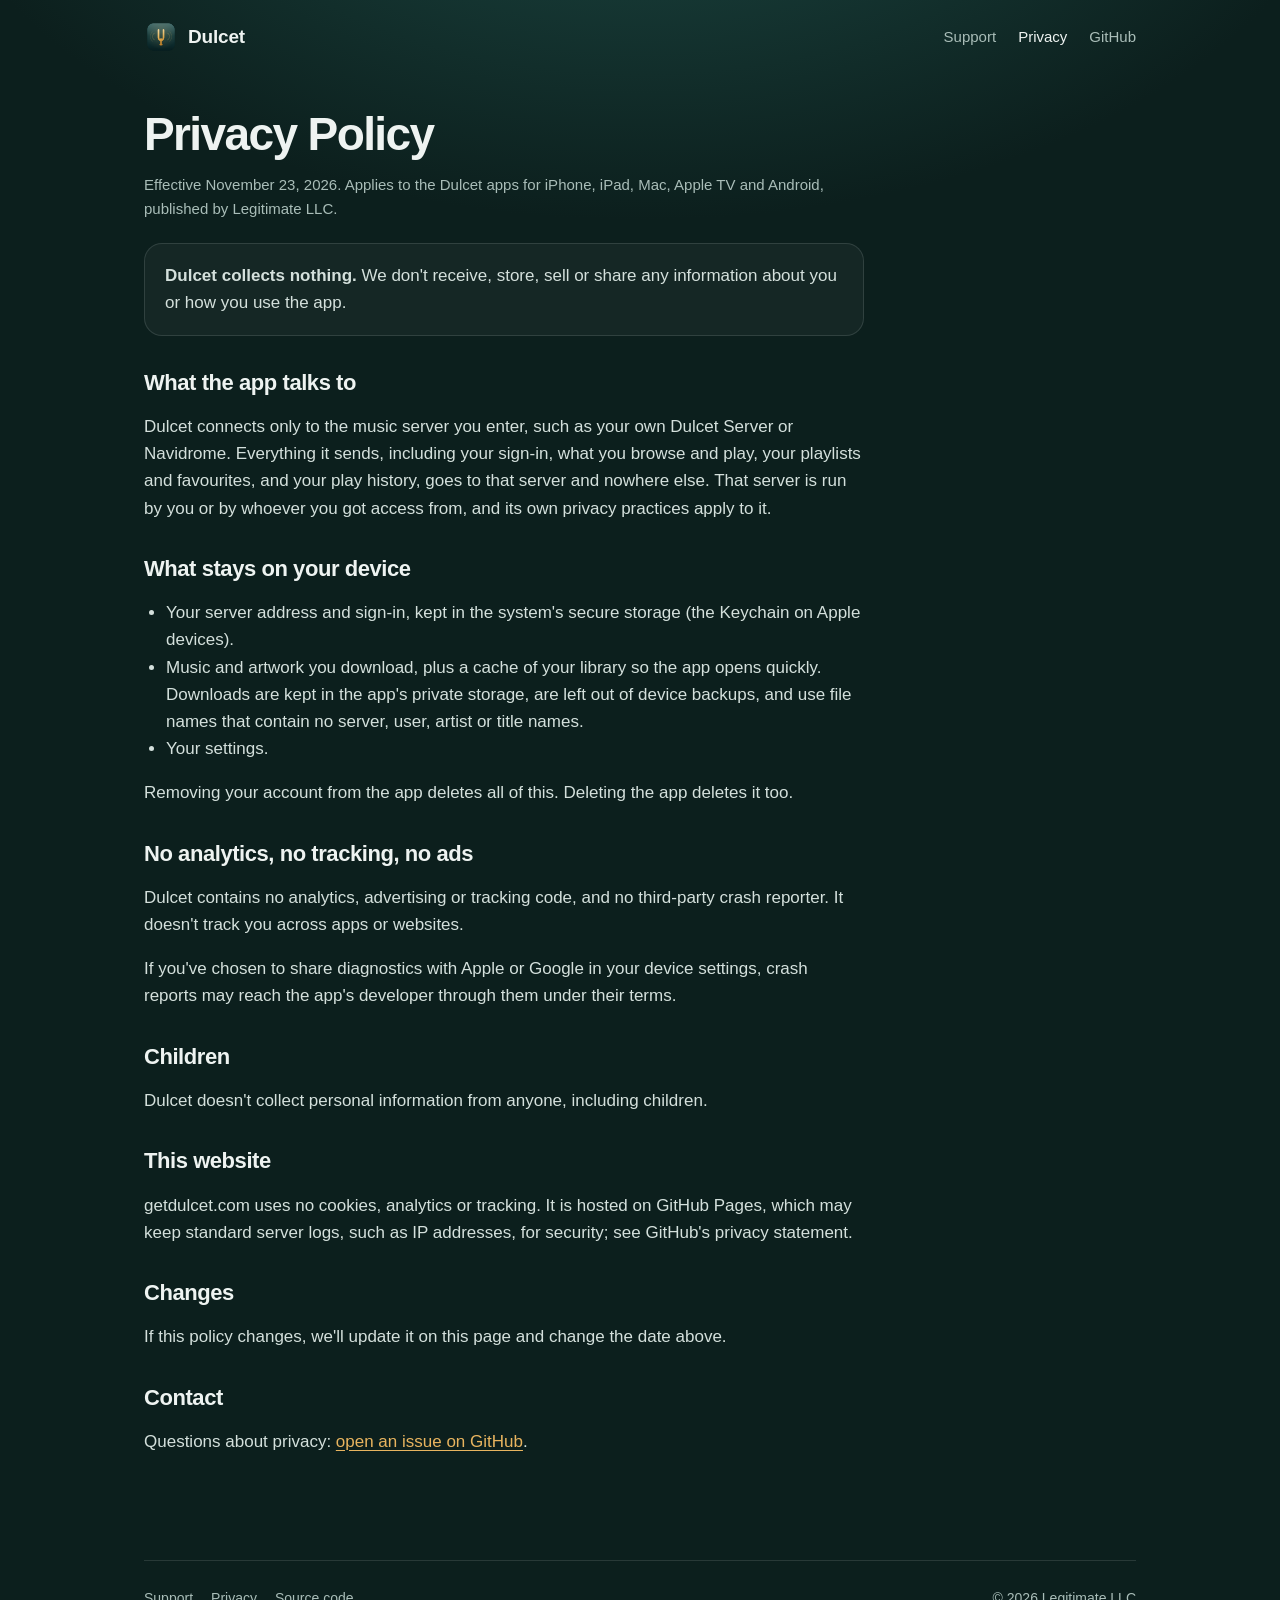
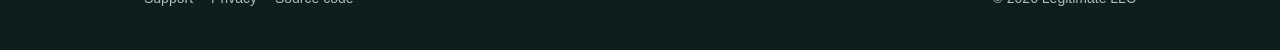
==== privacy/index.html @ 0ba5a5df "Add the getdulcet.com site: home, support and privacy pages" ====
<!doctype html>
<html lang="en">
<head>
<meta charset="utf-8">
<meta name="viewport" content="width=device-width, initial-scale=1, viewport-fit=cover">
<title>Privacy Policy · Dulcet</title>
<meta name="description" content="Dulcet collects no data. It talks only to the music server you connect it to.">
<link rel="canonical" href="https://getdulcet.com/privacy/">
<meta name="theme-color" content="#0c1f1d">
<meta property="og:type" content="website">
<meta property="og:site_name" content="Dulcet">
<meta property="og:title" content="Privacy Policy · Dulcet">
<meta property="og:description" content="Dulcet collects no data. It talks only to the music server you connect it to.">
<meta property="og:url" content="https://getdulcet.com/privacy/">
<meta property="og:image" content="https://getdulcet.com/assets/icon-512.png">
<meta name="twitter:card" content="summary">
<link rel="icon" type="image/png" href="/favicon.png">
<link rel="apple-touch-icon" href="/apple-touch-icon.png">
<link rel="stylesheet" href="/assets/site.css">
</head>
<body>
<div class="wrap">
<header class="top">
  <a class="brand" href="/"><img src="/assets/icon-256.png" alt="" width="34" height="34"><span>Dulcet</span></a>
  <nav><a href="/support/">Support</a><a href="/privacy/" aria-current="page">Privacy</a><a href="https://github.com/legitimate-apps/dulcet">GitHub</a></nav>
</header>
<main class="prose">
  <h1>Privacy Policy</h1>
  <p class="meta">Effective November 23, 2026. Applies to the Dulcet apps for iPhone, iPad, Mac, Apple TV and Android, published by Legitimate LLC.</p>

  <div class="box"><p><strong>Dulcet collects nothing.</strong> We don't receive, store, sell or share any information about you or how you use the app.</p></div>

  <h2>What the app talks to</h2>
  <p>Dulcet connects only to the music server you enter, such as your own Dulcet Server or Navidrome. Everything it sends, including your sign-in, what you browse and play, your playlists and favourites, and your play history, goes to that server and nowhere else. That server is run by you or by whoever you got access from, and its own privacy practices apply to it.</p>

  <h2>What stays on your device</h2>
  <ul>
    <li>Your server address and sign-in, kept in the system's secure storage (the Keychain on Apple devices).</li>
    <li>Music and artwork you download, plus a cache of your library so the app opens quickly. Downloads are kept in the app's private storage, are left out of device backups, and use file names that contain no server, user, artist or title names.</li>
    <li>Your settings.</li>
  </ul>
  <p>Removing your account from the app deletes all of this. Deleting the app deletes it too.</p>

  <h2>No analytics, no tracking, no ads</h2>
  <p>Dulcet contains no analytics, advertising or tracking code, and no third-party crash reporter. It doesn't track you across apps or websites.</p>
  <p>If you've chosen to share diagnostics with Apple or Google in your device settings, crash reports may reach the app's developer through them under their terms.</p>

  <h2>Children</h2>
  <p>Dulcet doesn't collect personal information from anyone, including children.</p>

  <h2>This website</h2>
  <p>getdulcet.com uses no cookies, analytics or tracking. It is hosted on GitHub Pages, which may keep standard server logs, such as IP addresses, for security; see GitHub's privacy statement.</p>

  <h2>Changes</h2>
  <p>If this policy changes, we'll update it on this page and change the date above.</p>

  <h2>Contact</h2>
  <p>Questions about privacy: <a href="https://github.com/legitimate-apps/dulcet/issues">open an issue on GitHub</a>.</p>
</main>
<footer>
  <div class="row">
    <div><a href="/support/">Support</a><a href="/privacy/">Privacy</a><a href="https://github.com/legitimate-apps/dulcet">Source code</a></div>
    <div>&copy; 2026 Legitimate LLC</div>
  </div>
</footer>
</div>
</body>
</html>
---- assets/site.css ----
:root{
  --bg:#0c1f1d; --bg2:#123330; --ink:#eef3f1; --muted:#a9bdb8; --line:rgba(238,243,241,.12);
  --gold:#e8b45f; --gold2:#c9893a; --card:rgba(255,255,255,.04);
  --max:1040px; --r:18px;
}
*{box-sizing:border-box}
html{-webkit-text-size-adjust:100%}
body{margin:0;font:17px/1.6 -apple-system,BlinkMacSystemFont,"SF Pro Text","Segoe UI",Roboto,"Helvetica Neue",Arial,sans-serif;
  color:var(--ink);background:radial-gradient(1200px 700px at 50% -200px,#1d4a45 0%,var(--bg) 60%) fixed,var(--bg);min-height:100vh}
a{color:var(--gold);text-decoration-thickness:1px;text-underline-offset:3px}
a:hover{color:#f3c97d}
.wrap{max-width:var(--max);margin:0 auto;padding:0 24px}
header.top{display:flex;align-items:center;justify-content:space-between;padding:20px 0}
.brand{display:flex;align-items:center;gap:10px;color:var(--ink);text-decoration:none;font-weight:650;font-size:19px;letter-spacing:-.01em}
.brand img{width:34px;height:34px}
nav a{color:var(--muted);text-decoration:none;margin-left:22px;font-size:15px}
nav a:hover,nav a[aria-current=page]{color:var(--ink)}
.hero{text-align:center;padding:56px 0 40px}
.hero img{width:168px;height:168px;filter:drop-shadow(0 18px 40px rgba(0,0,0,.45))}
h1{font-size:clamp(40px,7vw,68px);line-height:1.05;letter-spacing:-.035em;margin:18px 0 14px;font-weight:750}
h1 .accent{background:linear-gradient(180deg,#f4cd86,var(--gold2));-webkit-background-clip:text;background-clip:text;color:transparent}
.lede{font-size:clamp(18px,2.4vw,21px);color:var(--muted);max-width:640px;margin:0 auto}
.pill{display:inline-flex;align-items:center;gap:8px;margin-top:28px;padding:8px 16px;border:1px solid var(--line);
  border-radius:999px;background:var(--card);font-size:15px;color:var(--ink)}
.pill .dot{width:8px;height:8px;border-radius:50%;background:var(--gold);box-shadow:0 0 0 4px rgba(232,180,95,.18)}
.cta{margin-top:22px;display:flex;gap:12px;justify-content:center;flex-wrap:wrap}
.btn{display:inline-block;padding:12px 20px;border-radius:12px;font-weight:600;font-size:16px;text-decoration:none}
.btn.primary{background:var(--gold);color:#1a1407}
.btn.primary:hover{background:#f3c97d;color:#1a1407}
.btn.ghost{border:1px solid var(--line);color:var(--ink)}
.btn.ghost:hover{background:var(--card);color:var(--ink)}
.platforms{color:var(--muted);font-size:15px;margin-top:26px}
section{padding:36px 0}
h2{font-size:clamp(26px,3.6vw,34px);letter-spacing:-.02em;margin:0 0 8px;line-height:1.2}
.sub{color:var(--muted);margin:0 0 26px}
.grid{display:grid;grid-template-columns:repeat(auto-fit,minmax(260px,1fr));gap:16px}
.card{background:var(--card);border:1px solid var(--line);border-radius:var(--r);padding:22px 22px 18px}
.card h3{margin:0 0 6px;font-size:18px;letter-spacing:-.01em}
.card p{margin:0;color:var(--muted);font-size:16px}
.card .ic{width:36px;height:36px;border-radius:10px;display:grid;place-items:center;background:rgba(232,180,95,.12);color:var(--gold);margin-bottom:12px}
.card .ic svg{width:20px;height:20px}
.servers{display:flex;flex-wrap:wrap;gap:10px;margin-top:6px}
.servers span{padding:6px 12px;border-radius:999px;border:1px solid var(--line);font-size:15px;color:var(--ink);background:var(--card)}
.prose{max-width:720px;padding:24px 0 48px}
.prose h1{font-size:clamp(34px,5vw,46px);margin:12px 0 8px}
.prose h2{font-size:22px;margin:34px 0 8px}
.prose p,.prose li{color:#d4e0dc}
.prose ul{padding-left:22px}
.prose .meta{color:var(--muted);font-size:15px}
.prose .box{background:var(--card);border:1px solid var(--line);border-radius:var(--r);padding:18px 20px;margin:22px 0}
.prose .box p{margin:0}
footer{border-top:1px solid var(--line);margin-top:40px;padding:26px 0 40px;color:var(--muted);font-size:14px}
footer .row{display:flex;justify-content:space-between;gap:16px;flex-wrap:wrap}
footer a{color:var(--muted);text-decoration:none;margin-right:18px}
footer a:hover{color:var(--ink)}
@media (max-width:560px){
  nav a{margin-left:14px}
  .hero{padding:36px 0 28px}
  .hero img{width:132px;height:132px}
  .brand span{display:none}
}
@media (prefers-reduced-motion:no-preference){.btn{transition:background .15s,color .15s}}
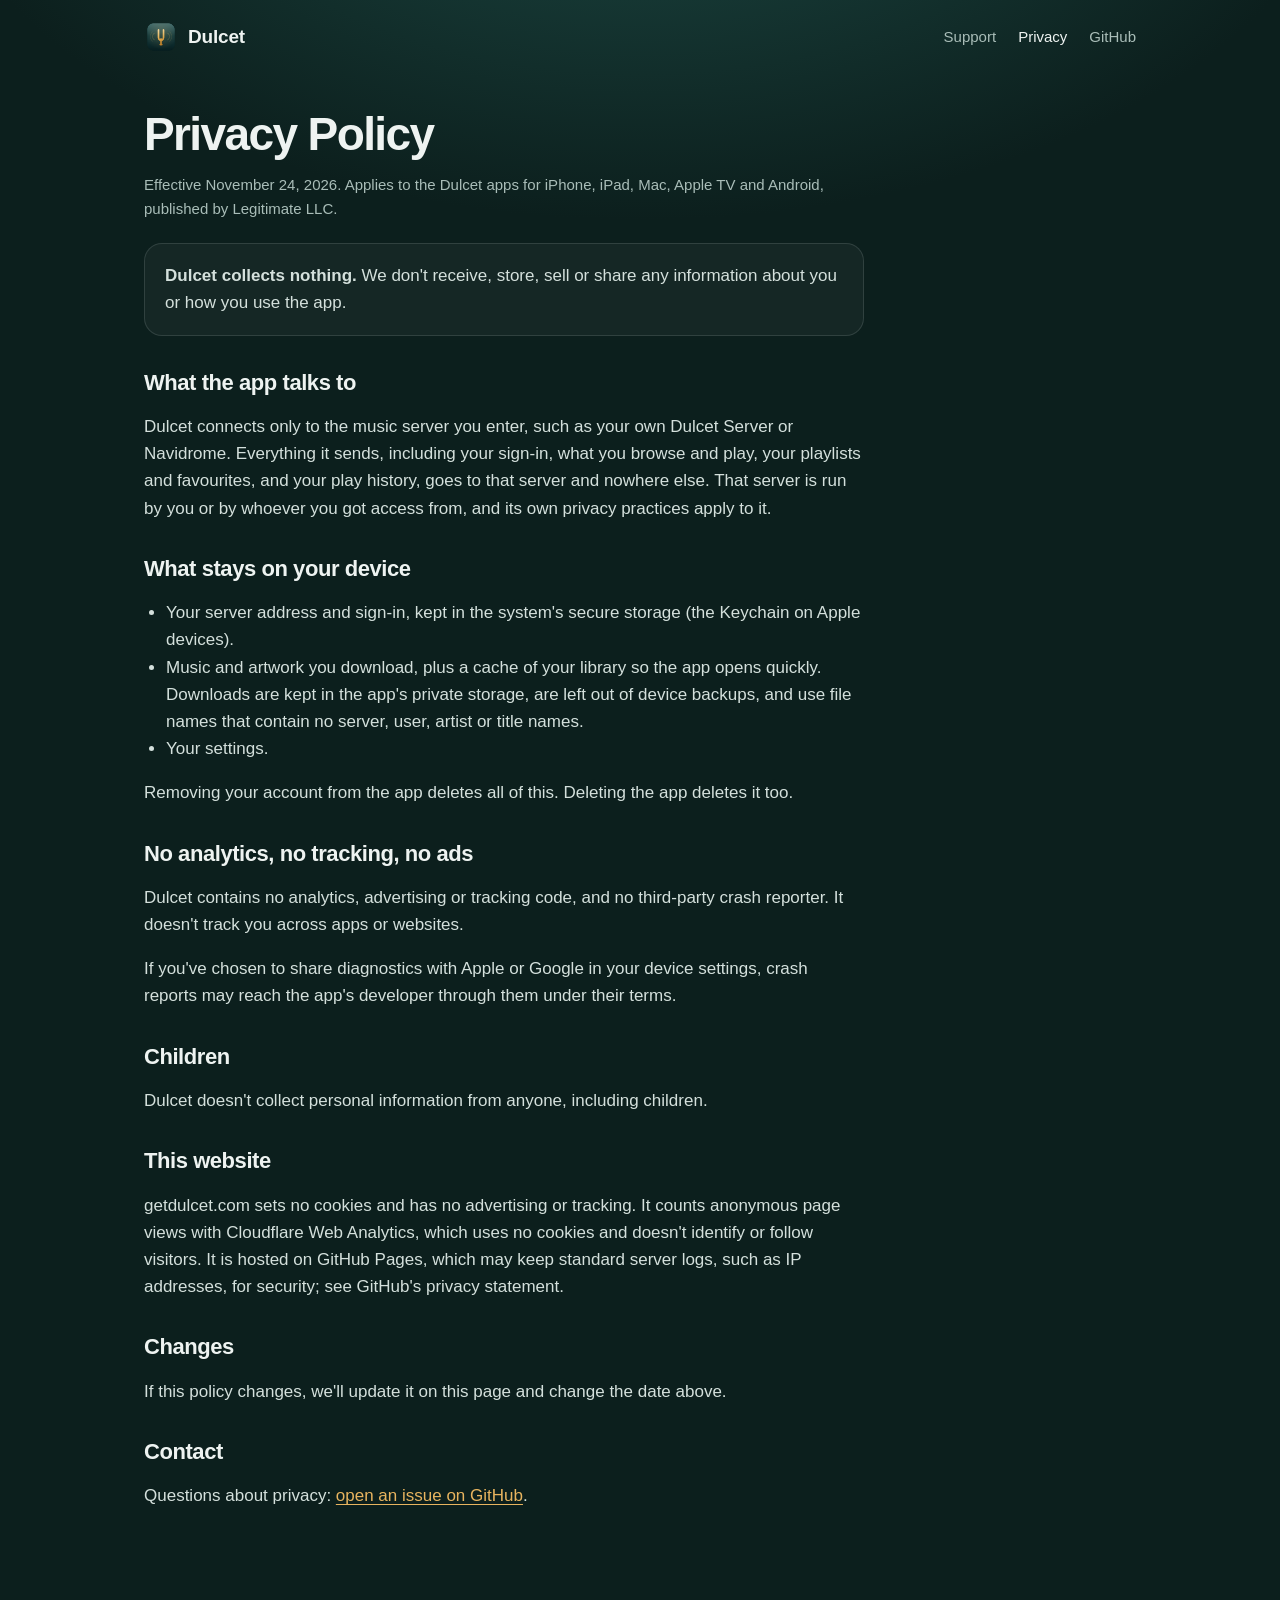
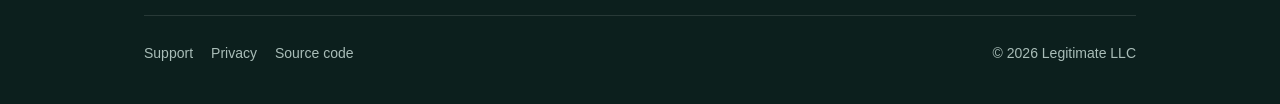
==== commit dbaea79c: "Add Cloudflare Web Analytics beacon; note it on the privacy page" ====
--- a/privacy/index.html
+++ b/privacy/index.html
@@ -17,6 +17,7 @@
 <link rel="icon" type="image/png" href="/favicon.png">
 <link rel="apple-touch-icon" href="/apple-touch-icon.png">
 <link rel="stylesheet" href="/assets/site.css">
+<script defer src='https://static.cloudflareinsights.com/beacon.min.js' data-cf-beacon='{"token": "dc3e9af9cd0046d99472dcc1cd5bb1ca"}'></script>
 </head>
 <body>
 <div class="wrap">
@@ -26,7 +27,7 @@
 </header>
 <main class="prose">
   <h1>Privacy Policy</h1>
-  <p class="meta">Effective November 23, 2026. Applies to the Dulcet apps for iPhone, iPad, Mac, Apple TV and Android, published by Legitimate LLC.</p>
+  <p class="meta">Effective November 24, 2026. Applies to the Dulcet apps for iPhone, iPad, Mac, Apple TV and Android, published by Legitimate LLC.</p>
 
   <div class="box"><p><strong>Dulcet collects nothing.</strong> We don't receive, store, sell or share any information about you or how you use the app.</p></div>
 
@@ -49,7 +50,7 @@
   <p>Dulcet doesn't collect personal information from anyone, including children.</p>
 
   <h2>This website</h2>
-  <p>getdulcet.com uses no cookies, analytics or tracking. It is hosted on GitHub Pages, which may keep standard server logs, such as IP addresses, for security; see GitHub's privacy statement.</p>
+  <p>getdulcet.com sets no cookies and has no advertising or tracking. It counts anonymous page views with Cloudflare Web Analytics, which uses no cookies and doesn't identify or follow visitors. It is hosted on GitHub Pages, which may keep standard server logs, such as IP addresses, for security; see GitHub's privacy statement.</p>
 
   <h2>Changes</h2>
   <p>If this policy changes, we'll update it on this page and change the date above.</p>
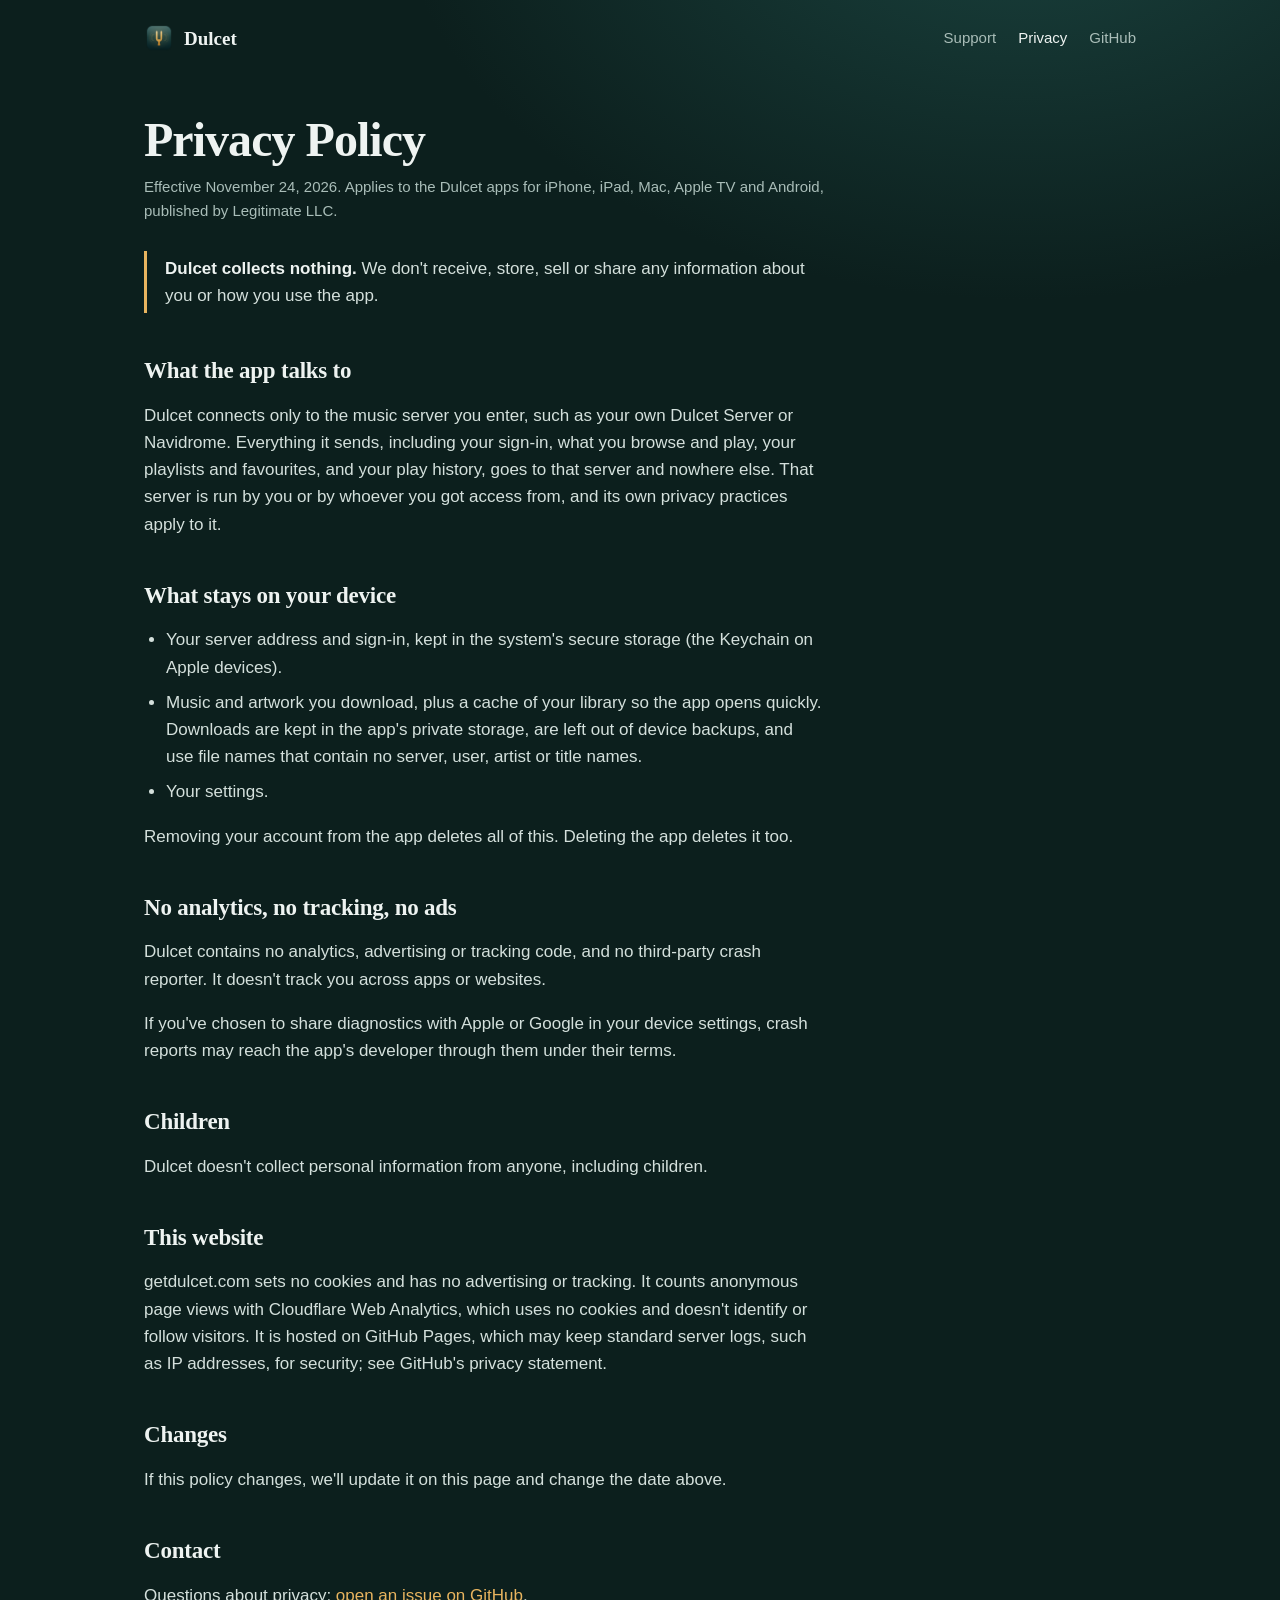
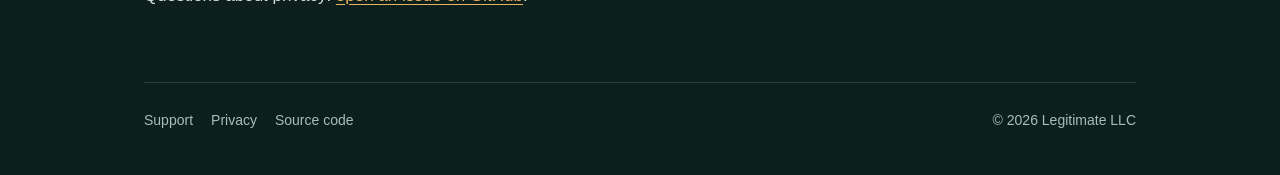
==== commit c7068a17: "Redesign: serif type, left-aligned hero, gold only for actions, features as a list" ====
--- a/privacy/index.html
+++ b/privacy/index.html
@@ -22,7 +22,7 @@
 <body>
 <div class="wrap">
 <header class="top">
-  <a class="brand" href="/"><img src="/assets/icon-256.png" alt="" width="34" height="34"><span>Dulcet</span></a>
+  <a class="brand" href="/"><img src="/assets/icon-256.png" alt="" width="30" height="30"><span>Dulcet</span></a>
   <nav><a href="/support/">Support</a><a href="/privacy/" aria-current="page">Privacy</a><a href="https://github.com/legitimate-apps/dulcet">GitHub</a></nav>
 </header>
 <main class="prose">
@@ -60,7 +60,7 @@
 </main>
 <footer>
   <div class="row">
-    <div><a href="/support/">Support</a><a href="/privacy/">Privacy</a><a href="https://github.com/legitimate-apps/dulcet">Source code</a></div>
+    <div class="links"><a href="/support/">Support</a><a href="/privacy/">Privacy</a><a href="https://github.com/legitimate-apps/dulcet">Source code</a></div>
     <div>&copy; 2026 Legitimate LLC</div>
   </div>
 </footer>
--- a/assets/site.css
+++ b/assets/site.css
@@ -1,62 +1,91 @@
+/* getdulcet.com
+   Color has one job each: gold = the thing you can do (primary button, links, focus);
+   the rest is ink on deep teal. The serif carries the brand voice in headings only. */
 :root{
-  --bg:#0c1f1d; --bg2:#123330; --ink:#eef3f1; --muted:#a9bdb8; --line:rgba(238,243,241,.12);
-  --gold:#e8b45f; --gold2:#c9893a; --card:rgba(255,255,255,.04);
-  --max:1040px; --r:18px;
+  --bg:#0c1f1d; --ink:#eef3f1; --muted:#a9bdb8; --line:rgba(238,243,241,.14);
+  --gold:#e8b45f; --gold-hi:#f3c97d; --gold-ink:#1a1407;
+  --serif:ui-serif,"New York","Iowan Old Style",Georgia,serif;
+  --sans:-apple-system,BlinkMacSystemFont,"SF Pro Text","Segoe UI",Roboto,"Helvetica Neue",Arial,sans-serif;
+  --max:1040px;
 }
 *{box-sizing:border-box}
 html{-webkit-text-size-adjust:100%}
-body{margin:0;font:17px/1.6 -apple-system,BlinkMacSystemFont,"SF Pro Text","Segoe UI",Roboto,"Helvetica Neue",Arial,sans-serif;
-  color:var(--ink);background:radial-gradient(1200px 700px at 50% -200px,#1d4a45 0%,var(--bg) 60%) fixed,var(--bg);min-height:100vh}
+body{margin:0;font:17px/1.6 var(--sans);color:var(--ink);
+  background:radial-gradient(900px 600px at 80% -120px,#1a423e 0%,rgba(12,31,29,0) 70%) no-repeat,var(--bg);min-height:100vh}
 a{color:var(--gold);text-decoration-thickness:1px;text-underline-offset:3px}
-a:hover{color:#f3c97d}
+a:hover{color:var(--gold-hi)}
+:focus-visible{outline:2px solid var(--gold);outline-offset:3px;border-radius:4px}
 .wrap{max-width:var(--max);margin:0 auto;padding:0 24px}
-header.top{display:flex;align-items:center;justify-content:space-between;padding:20px 0}
-.brand{display:flex;align-items:center;gap:10px;color:var(--ink);text-decoration:none;font-weight:650;font-size:19px;letter-spacing:-.01em}
-.brand img{width:34px;height:34px}
-nav a{color:var(--muted);text-decoration:none;margin-left:22px;font-size:15px}
+
+/* Header */
+header.top{display:flex;align-items:center;justify-content:space-between;gap:16px;padding:20px 0}
+.brand{display:flex;align-items:center;gap:10px;color:var(--ink);text-decoration:none;font:600 19px/1 var(--serif)}
+.brand img{width:30px;height:30px;border-radius:7px}
+nav{display:flex;gap:22px}
+nav a{color:var(--muted);text-decoration:none;font-size:15px;padding:6px 0}
 nav a:hover,nav a[aria-current=page]{color:var(--ink)}
-.hero{text-align:center;padding:56px 0 40px}
-.hero img{width:168px;height:168px;filter:drop-shadow(0 18px 40px rgba(0,0,0,.45))}
-h1{font-size:clamp(40px,7vw,68px);line-height:1.05;letter-spacing:-.035em;margin:18px 0 14px;font-weight:750}
-h1 .accent{background:linear-gradient(180deg,#f4cd86,var(--gold2));-webkit-background-clip:text;background-clip:text;color:transparent}
-.lede{font-size:clamp(18px,2.4vw,21px);color:var(--muted);max-width:640px;margin:0 auto}
-.pill{display:inline-flex;align-items:center;gap:8px;margin-top:28px;padding:8px 16px;border:1px solid var(--line);
-  border-radius:999px;background:var(--card);font-size:15px;color:var(--ink)}
-.pill .dot{width:8px;height:8px;border-radius:50%;background:var(--gold);box-shadow:0 0 0 4px rgba(232,180,95,.18)}
-.cta{margin-top:22px;display:flex;gap:12px;justify-content:center;flex-wrap:wrap}
-.btn{display:inline-block;padding:12px 20px;border-radius:12px;font-weight:600;font-size:16px;text-decoration:none}
-.btn.primary{background:var(--gold);color:#1a1407}
-.btn.primary:hover{background:#f3c97d;color:#1a1407}
-.btn.ghost{border:1px solid var(--line);color:var(--ink)}
-.btn.ghost:hover{background:var(--card);color:var(--ink)}
-.platforms{color:var(--muted);font-size:15px;margin-top:26px}
-section{padding:36px 0}
-h2{font-size:clamp(26px,3.6vw,34px);letter-spacing:-.02em;margin:0 0 8px;line-height:1.2}
-.sub{color:var(--muted);margin:0 0 26px}
-.grid{display:grid;grid-template-columns:repeat(auto-fit,minmax(260px,1fr));gap:16px}
-.card{background:var(--card);border:1px solid var(--line);border-radius:var(--r);padding:22px 22px 18px}
-.card h3{margin:0 0 6px;font-size:18px;letter-spacing:-.01em}
-.card p{margin:0;color:var(--muted);font-size:16px}
-.card .ic{width:36px;height:36px;border-radius:10px;display:grid;place-items:center;background:rgba(232,180,95,.12);color:var(--gold);margin-bottom:12px}
-.card .ic svg{width:20px;height:20px}
-.servers{display:flex;flex-wrap:wrap;gap:10px;margin-top:6px}
-.servers span{padding:6px 12px;border-radius:999px;border:1px solid var(--line);font-size:15px;color:var(--ink);background:var(--card)}
-.prose{max-width:720px;padding:24px 0 48px}
-.prose h1{font-size:clamp(34px,5vw,46px);margin:12px 0 8px}
-.prose h2{font-size:22px;margin:34px 0 8px}
+
+/* Headings */
+h1,h2{font-family:var(--serif);font-weight:600;color:var(--ink)}
+h1{font-size:clamp(44px,7.4vw,76px);line-height:1.02;letter-spacing:-.02em;margin:0 0 22px}
+h2{font-size:clamp(26px,3.2vw,32px);line-height:1.2;letter-spacing:-.01em;margin:0 0 10px}
+
+/* Hero: one answer, one action */
+.hero{display:grid;grid-template-columns:minmax(0,1fr) auto;gap:56px;align-items:center;padding:72px 0 88px}
+.lede{font-size:clamp(18px,2.2vw,20px);line-height:1.55;color:var(--muted);max-width:33em;margin:0}
+.cta{display:flex;align-items:center;gap:8px 24px;flex-wrap:wrap;margin-top:32px}
+.btn{display:inline-block;border-radius:12px;font-weight:600;font-size:16px;text-decoration:none}
+.btn.primary{background:var(--gold);color:var(--gold-ink);padding:13px 22px}
+.btn.primary:hover{background:var(--gold-hi);color:var(--gold-ink)}
+.btn.quiet{color:var(--ink);padding:13px 2px;text-decoration:underline;text-decoration-color:var(--line);text-underline-offset:5px}
+.btn.quiet:hover{color:var(--ink);text-decoration-color:var(--ink)}
+.status{display:flex;align-items:center;gap:10px;margin:28px 0 0;font-size:15px;color:var(--ink)}
+.status .dot{width:8px;height:8px;border-radius:50%;background:var(--muted);flex:none}
+.platforms{margin:4px 0 0 18px;font-size:15px;color:var(--muted)}
+.hero-icon{width:240px;height:240px;border-radius:54px;filter:drop-shadow(0 28px 60px rgba(0,0,0,.5))}
+
+/* Content sections: heading on the left, substance on the right */
+.split{display:grid;grid-template-columns:minmax(0,1fr) minmax(0,1.55fr);gap:24px 56px;padding:56px 0;border-top:1px solid var(--line)}
+.sub{color:var(--muted);margin:0;max-width:26em}
+.features{display:grid;grid-template-columns:1fr 1fr;gap:28px 40px;margin:0}
+.features dt{font-weight:600;font-size:17px;margin:0 0 4px}
+.features dd{margin:0;color:var(--muted);font-size:16px;line-height:1.55}
+.servers{list-style:none;margin:0;padding:0}
+.servers li{font:500 clamp(20px,2.4vw,24px)/1.3 var(--serif);padding:14px 0;border-bottom:1px solid var(--line)}
+.servers li:first-child{padding-top:2px}
+.servers li:last-child{border-bottom:0}
+
+/* Support, privacy, 404 */
+.prose{max-width:680px;padding:40px 0 56px}
+.prose h1{font-size:clamp(36px,5vw,48px);margin:0 0 10px}
+.prose h2{font-size:23px;margin:44px 0 10px}
 .prose p,.prose li{color:#d4e0dc}
 .prose ul{padding-left:22px}
-.prose .meta{color:var(--muted);font-size:15px}
-.prose .box{background:var(--card);border:1px solid var(--line);border-radius:var(--r);padding:18px 20px;margin:22px 0}
+.prose li+li{margin-top:8px}
+.prose strong{color:var(--ink)}
+.prose .meta{color:var(--muted);font-size:15px;margin:0 0 8px}
+.prose .box{border-left:3px solid var(--gold);padding:4px 0 4px 18px;margin:28px 0}
 .prose .box p{margin:0}
-footer{border-top:1px solid var(--line);margin-top:40px;padding:26px 0 40px;color:var(--muted);font-size:14px}
-footer .row{display:flex;justify-content:space-between;gap:16px;flex-wrap:wrap}
-footer a{color:var(--muted);text-decoration:none;margin-right:18px}
+.prose .btn.primary{margin:4px 0}
+.prose.center{text-align:center;margin:0 auto}
+
+/* Footer */
+footer{border-top:1px solid var(--line);padding:26px 0 44px;color:var(--muted);font-size:14px}
+footer .row{display:flex;justify-content:space-between;gap:12px 16px;flex-wrap:wrap}
+footer .links{display:flex;gap:18px;flex-wrap:wrap}
+footer a{color:var(--muted);text-decoration:none}
 footer a:hover{color:var(--ink)}
+
+@media (max-width:800px){
+  .hero{grid-template-columns:1fr;padding:40px 0 56px}
+  .hero-icon{display:none}
+  .split{grid-template-columns:1fr;padding:44px 0}
+}
 @media (max-width:560px){
-  nav a{margin-left:14px}
-  .hero{padding:36px 0 28px}
-  .hero img{width:132px;height:132px}
-  .brand span{display:none}
+  .wrap{padding:0 20px}
+  nav{gap:16px}
+  h1{margin-bottom:18px}
+  .cta{margin-top:26px}
+  .features{grid-template-columns:1fr;gap:22px}
 }
-@media (prefers-reduced-motion:no-preference){.btn{transition:background .15s,color .15s}}
+@media (prefers-reduced-motion:no-preference){.btn,nav a,footer a{transition:background .15s,color .15s,text-decoration-color .15s}}
